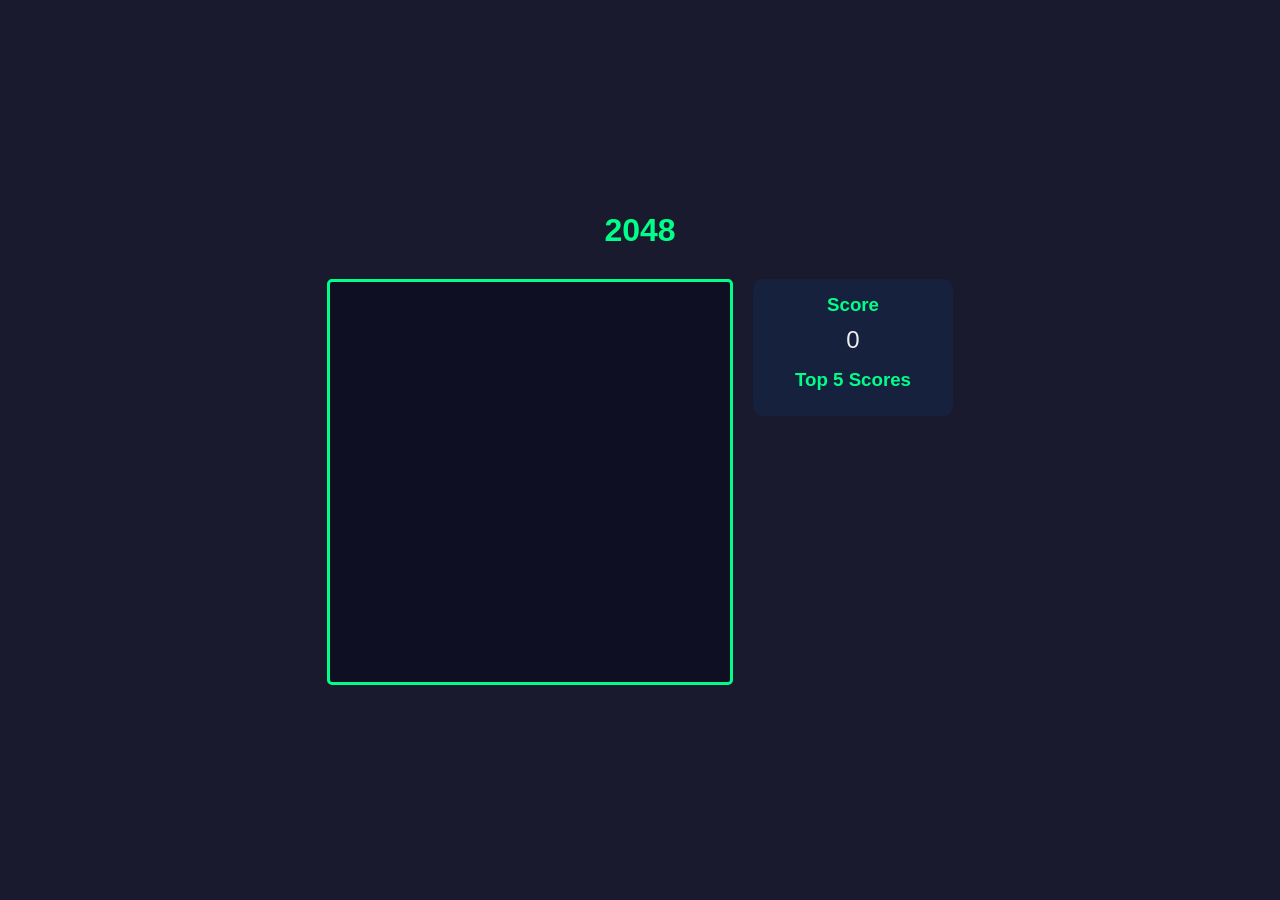
==== 2048.html @ 405d2ac3 "Add 2048 game page" ====
<!DOCTYPE html>
<html lang="en">
<head>
    <meta charset="UTF-8">
    <meta name="viewport" content="width=device-width, initial-scale=1.0">
    <title>2048 - Arcade Games</title>
    <link rel="icon" type="image/svg+xml" href="favicon.svg">
    <link rel="stylesheet" href="styles.css">
</head>
<body>
    <div class="container">
        <h1>2048</h1>
        <div class="game-container">
            <div class="game-area">
                <canvas id="gameCanvas" width="400" height="400"></canvas>
                <div id="overlay" class="overlay">
                    <h2>Game Over</h2>
                    <div class="final-score">Score: <span id="finalScore">0</span></div>
                    <div id="rankInfo" class="rank-info"></div>
                    <div id="top10List" class="top10-list"></div>
                    <div class="buttons">
                        <button id="retryBtn">Retry</button>
                        <button id="backBtn">Back to Games</button>
                    </div>
                </div>
            </div>
            <div class="scoreboard">
                <h3>Score</h3>
                <div class="current-score" id="currentScore">0</div>
                <h3>Top 5 Scores</h3>
                <div class="top-scores">
                    <ol id="top5List"></ol>
                </div>
            </div>
        </div>
    </div>
    <script src="2048.js"></script>
</body>
</html>
---- styles.css ----
* {
    box-sizing: border-box;
    margin: 0;
    padding: 0;
}

body {
    font-family: 'Segoe UI', Tahoma, Geneva, Verdana, sans-serif;
    background: #1a1a2e;
    color: #eee;
    min-height: 100vh;
    display: flex;
    justify-content: center;
    align-items: center;
}

.container {
    max-width: 800px;
    width: 100%;
    padding: 20px;
    text-align: center;
}

h1 {
    margin-bottom: 30px;
    color: #00ff88;
}

.games-grid {
    display: grid;
    grid-template-columns: repeat(auto-fit, minmax(250px, 1fr));
    gap: 20px;
}

.game-card {
    background: #16213e;
    border: 2px solid #0f3460;
    border-radius: 10px;
    padding: 20px;
    text-decoration: none;
    color: #eee;
    transition: transform 0.2s, box-shadow 0.2s;
}

.game-card:hover {
    transform: translateY(-5px);
    box-shadow: 0 10px 20px rgba(0, 255, 136, 0.3);
}

.game-card h2 {
    color: #00ff88;
    margin-bottom: 10px;
}

/* Snake game styles */
.game-container {
    display: flex;
    gap: 20px;
    justify-content: center;
    align-items: flex-start;
    flex-wrap: wrap;
}

.game-area {
    position: relative;
}

canvas {
    border: 3px solid #00ff88;
    background: #0f0f23;
    border-radius: 5px;
}

.scoreboard {
    background: #16213e;
    padding: 15px;
    border-radius: 10px;
    min-width: 200px;
}

.scoreboard h3 {
    color: #00ff88;
    margin-bottom: 10px;
}

.current-score {
    font-size: 1.5em;
    margin-bottom: 15px;
}

.top-scores ol {
    list-style: none;
    padding: 0;
}

.top-scores li {
    padding: 8px 0;
    border-bottom: 1px solid #0f3460;
    display: flex;
    justify-content: space-between;
    align-items: center;
}

.top-scores li.top5 {
    font-weight: bold;
}

.top-scores .rank {
    color: #aaa;
    font-size: 0.9em;
    font-weight: normal;
    min-width: 30px;
}

.top-scores .score-value {
    color: #00ff88;
    font-size: 1.3em;
    font-weight: bold;
}

.overlay {
    position: absolute;
    top: 0;
    left: 0;
    width: 100%;
    height: 100%;
    background: rgba(0, 0, 0, 0.85);
    display: none;
    flex-direction: column;
    justify-content: center;
    align-items: center;
    border-radius: 5px;
    z-index: 10;
}

.overlay.active {
    display: flex;
}

.overlay h2 {
    color: #ff4444;
    margin-bottom: 10px;
}

.overlay .final-score {
    font-size: 1.8em;
    margin-bottom: 15px;
}

.overlay .rank-info {
    margin-bottom: 15px;
    color: #00ff88;
}

.overlay .top10-list {
    max-height: 200px;
    overflow-y: auto;
    margin-bottom: 20px;
    width: 80%;
}

.overlay .top10-list ol {
    list-style: none;
    padding: 0;
}

.overlay .top10-list li {
    padding: 6px 0;
    display: flex;
    justify-content: space-between;
    align-items: center;
}

.overlay .top10-list li.top5 {
    font-weight: bold;
}

.overlay .top10-list .rank {
    color: #aaa;
    font-size: 0.9em;
    font-weight: normal;
    min-width: 30px;
}

.overlay .top10-list .score-value {
    color: #00ff88;
    font-size: 1.2em;
    font-weight: bold;
}

.buttons {
    display: flex;
    gap: 15px;
}

button {
    padding: 10px 20px;
    font-size: 1em;
    background: #00ff88;
    color: #1a1a2e;
    border: none;
    border-radius: 5px;
    cursor: pointer;
    font-weight: bold;
    transition: background 0.2s;
}

button:hover {
    background: #00cc6a;
}

@media (max-width: 600px) {
    .game-container {
        flex-direction: column;
        align-items: center;
    }
}
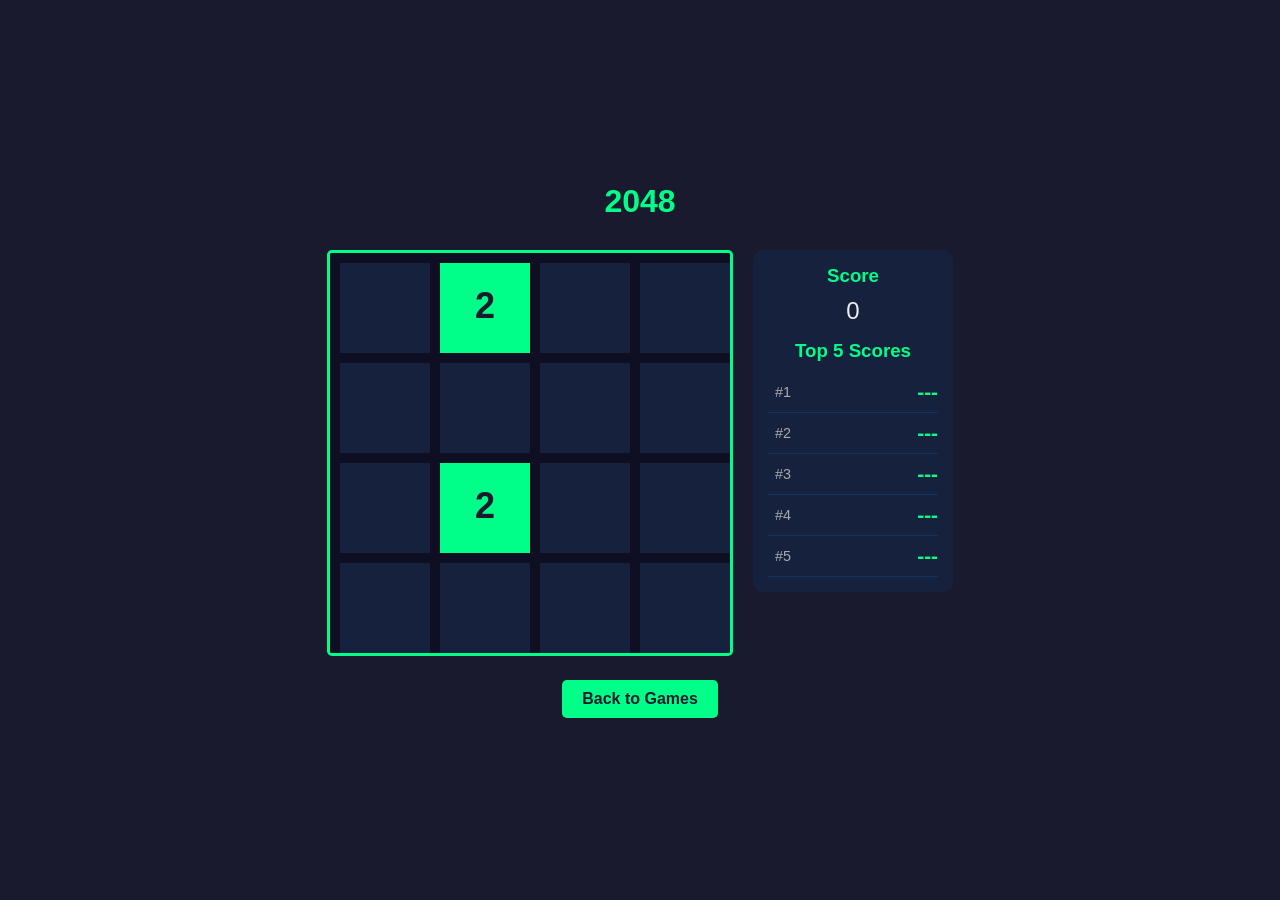
==== commit 2cc8a0d6: "Add bottom back button to 2048" ====
--- a/2048.html
+++ b/2048.html
@@ -33,6 +33,9 @@
                 </div>
             </div>
         </div>
+        <div style="margin-top: 20px;">
+            <a href="index.html"><button>Back to Games</button></a>
+        </div>
     </div>
     <script src="2048.js"></script>
 </body>
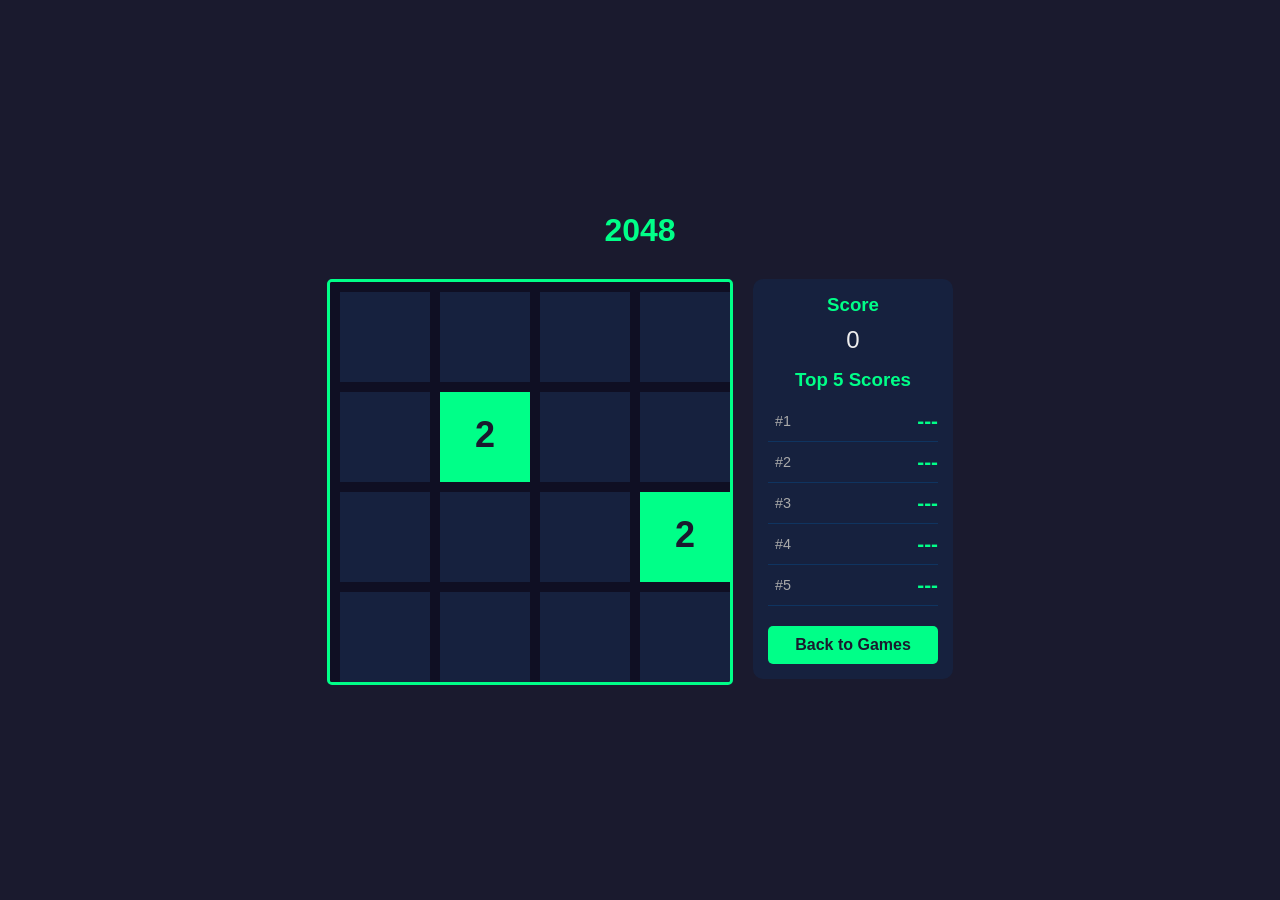
==== commit 4227906f: "Move back button into scoreboard for 2048" ====
--- a/2048.html
+++ b/2048.html
@@ -31,10 +31,10 @@
                 <div class="top-scores">
                     <ol id="top5List"></ol>
                 </div>
+                <div style="margin-top: 20px;">
+                    <a href="index.html"><button style="width:100%;">Back to Games</button></a>
+                </div>
             </div>
-        </div>
-        <div style="margin-top: 20px;">
-            <a href="index.html"><button>Back to Games</button></a>
         </div>
     </div>
     <script src="2048.js"></script>
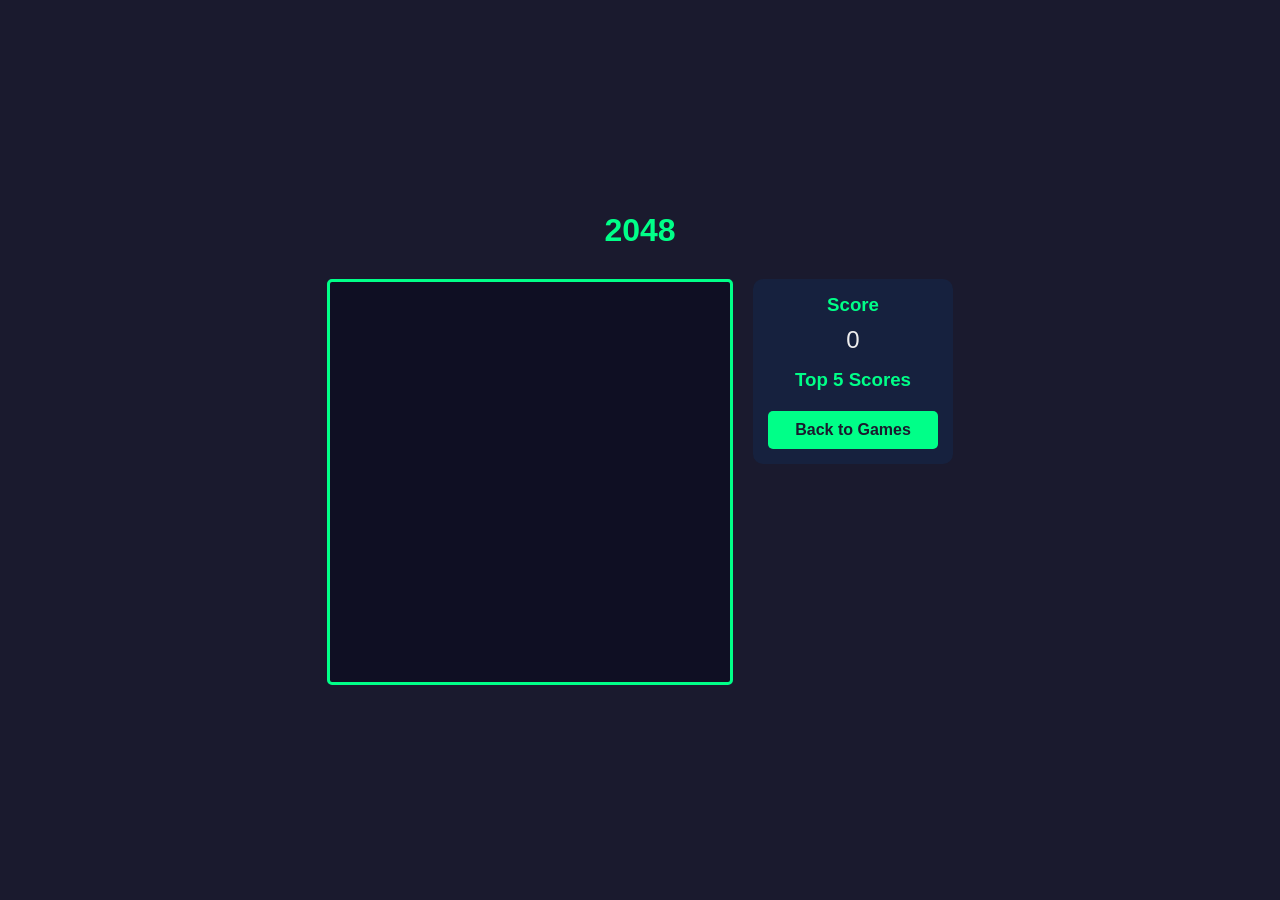
==== commit 02033856: "Remove back button from game over overlay in 2048" ====
--- a/2048.html
+++ b/2048.html
@@ -20,7 +20,6 @@
                     <div id="top10List" class="top10-list"></div>
                     <div class="buttons">
                         <button id="retryBtn">Retry</button>
-                        <button id="backBtn">Back to Games</button>
                     </div>
                 </div>
             </div>
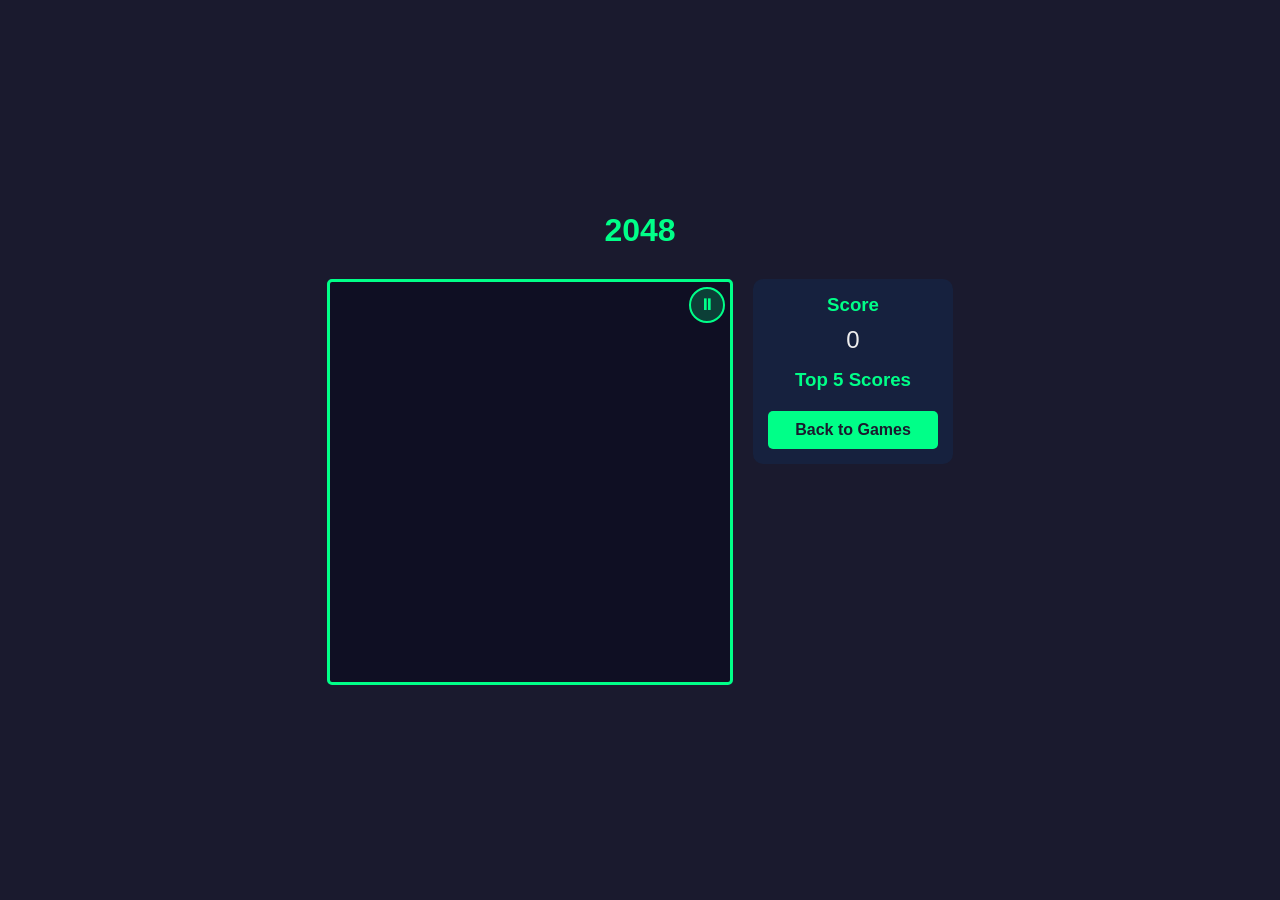
==== commit 5f8a03be: "Add pause button to 2048" ====
--- a/2048.html
+++ b/2048.html
@@ -13,6 +13,7 @@
         <div class="game-container">
             <div class="game-area">
                 <canvas id="gameCanvas" width="400" height="400"></canvas>
+                <button class="pause-btn" id="pauseBtn">⏸</button>
                 <div id="overlay" class="overlay">
                     <h2>Game Over</h2>
                     <div class="final-score">Score: <span id="finalScore">0</span></div>
--- a/styles.css
+++ b/styles.css
@@ -52,7 +52,6 @@
     margin-bottom: 10px;
 }
 
-/* Snake game styles */
 .game-container {
     display: flex;
     gap: 20px;
@@ -69,6 +68,31 @@
     border: 3px solid #00ff88;
     background: #0f0f23;
     border-radius: 5px;
+    touch-action: none;
+}
+
+.pause-btn {
+    position: absolute;
+    top: 8px;
+    right: 8px;
+    width: 36px;
+    height: 36px;
+    background: rgba(0, 255, 136, 0.2);
+    border: 2px solid #00ff88;
+    color: #00ff88;
+    border-radius: 50%;
+    font-size: 16px;
+    font-weight: bold;
+    cursor: pointer;
+    z-index: 5;
+    display: flex;
+    align-items: center;
+    justify-content: center;
+    padding: 0;
+}
+
+.pause-btn:hover {
+    background: rgba(0, 255, 136, 0.4);
 }
 
 .scoreboard {
